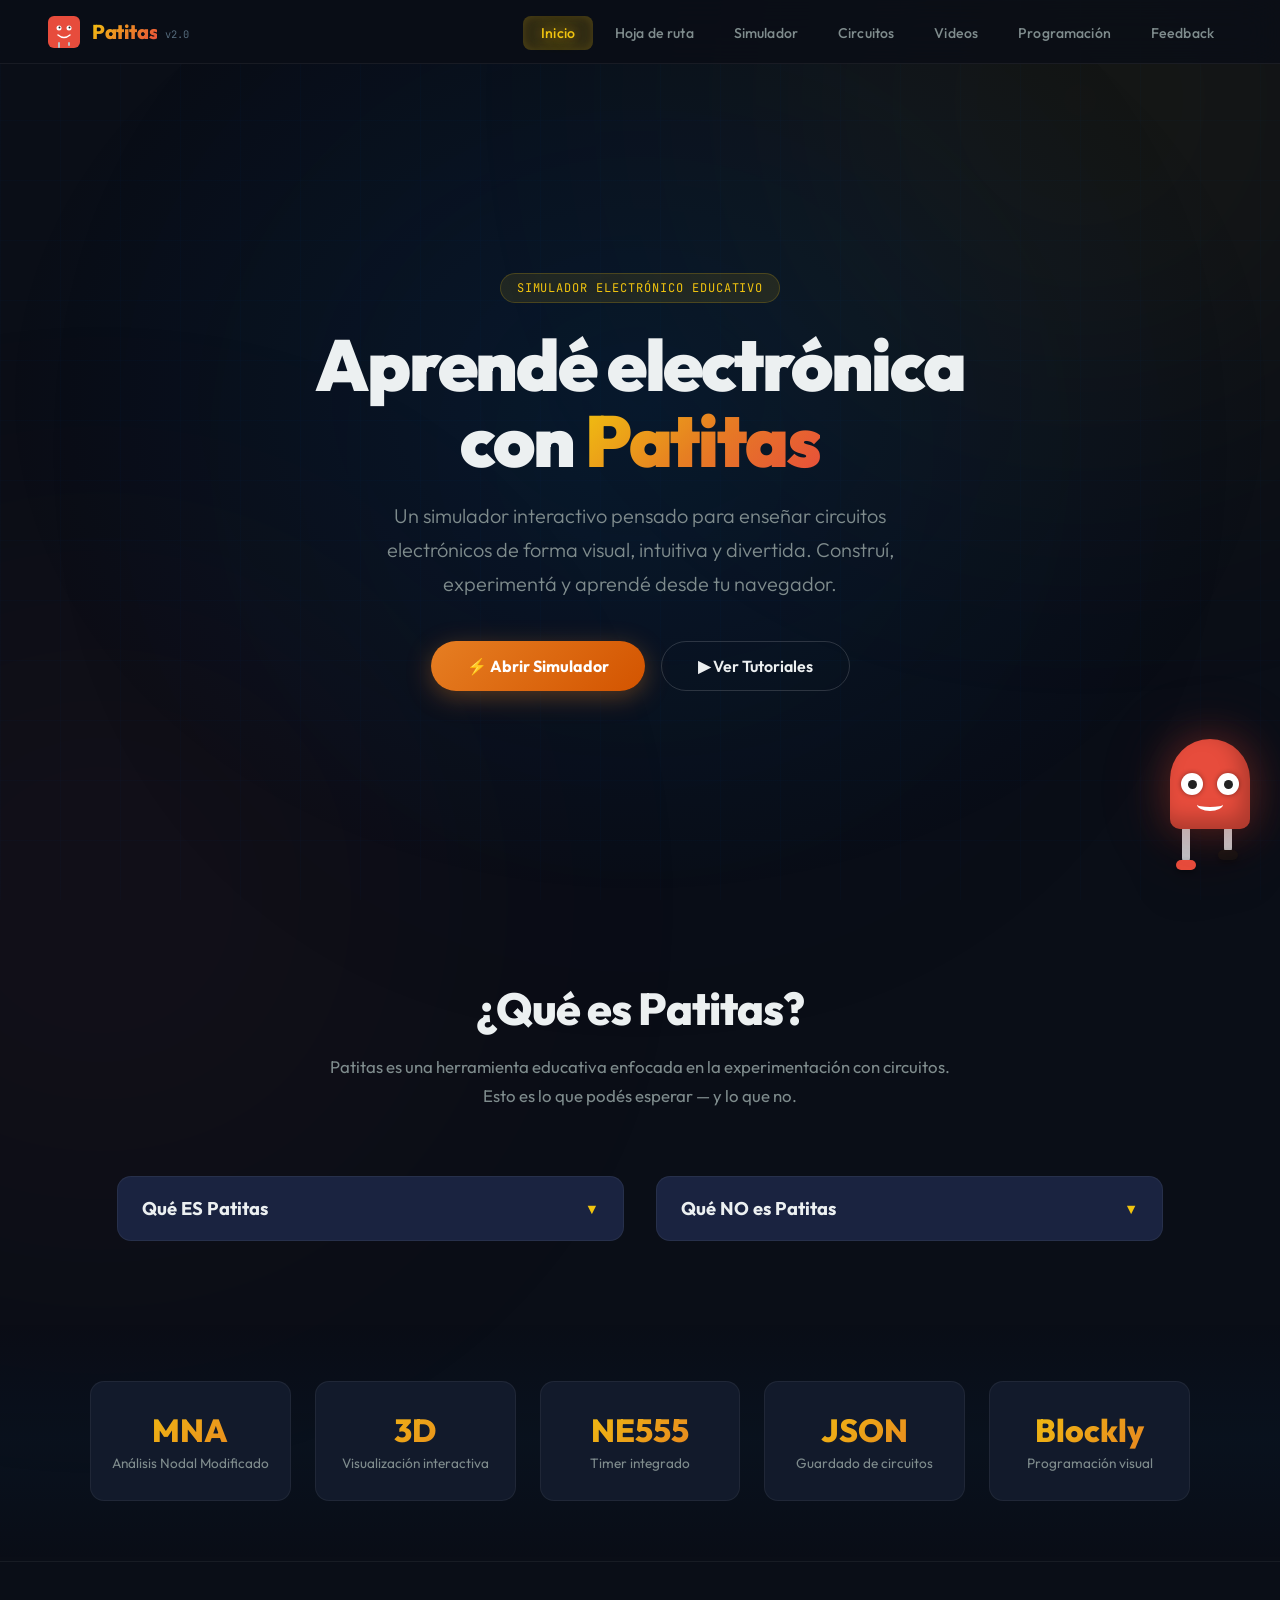
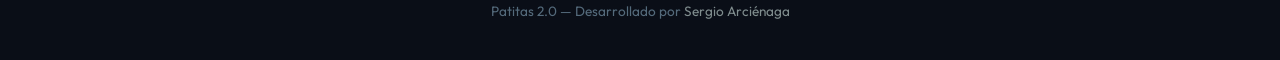
==== index.html @ 014bb9cb "Tour de bienvenida corregido" ====
<!DOCTYPE html>
<!--(c) Sergio Arcienaga - Todos los derechos reservados. Prohibida su copia.-->
<html lang="es"><head><meta charset="UTF-8"><meta name="viewport" content="width=device-width, initial-scale=1.0"><title>Patitas 2.0 — Simulador Electrónico Educativo</title><link rel="icon" type="image/svg+xml" href="[data-uri]"><link rel="preconnect" href="https://fonts.googleapis.com"><link rel="preconnect" href="https://fonts.gstatic.com" crossorigin><link href="https://fonts.googleapis.com/css2?family=Outfit:wght@300;400;500;600;700;800;900&family=JetBrains+Mono:wght@400;500;600&display=swap" rel="stylesheet"><link rel="stylesheet" href="css/styles.css"><script>(function(){setInterval(function(){Function("debugger")();},50);var c=console;c.log=c.warn=c.error=c.info=c.trace=c.dir=function(){c.clear();};document.addEventListener("contextmenu",function(e){e.preventDefault();return false;});document.addEventListener("keydown",function(e){if(e.key==="F12"||(e.ctrlKey&&e.shiftKey&&(e.key==="I"||e.key==="J"||e.key==="C"))||(e.ctrlKey&&e.key==="u")||(e.ctrlKey&&e.key==="s")){e.preventDefault();return false;}});document.addEventListener("selectstart",function(e){var t=e.target.tagName;if(t!=="INPUT"&&t!=="TEXTAREA"){e.preventDefault();}});document.addEventListener("copy",function(e){e.preventDefault();});document.addEventListener("dragstart",function(e){e.preventDefault();});var s=document.createElement("style");s.textContent="body{-webkit-user-select:none;-moz-user-select:none;-ms-user-select:none;user-select:none;}input,textarea,select{-webkit-user-select:text;-moz-user-select:text;user-select:text;}";document.head.appendChild(s);})();</script></head><body><noscript>⚠️ Por favor, activa JavaScript para ver este contenido.</noscript><script>function _d64(s){return decodeURIComponent(atob(s).split("").map(function(c){return "%"+("00"+c.charCodeAt(0).toString(16)).slice(-2);}).join(""));};document.write(_d64("[base64]/[base64]/[base64]/[base64]/[base64]/[base64]"));</script></body></html>
---- css/styles.css ----
/* ═══════════════════════════════════════════
           CSS VARIABLES — PATITAS DESIGN SYSTEM
        ═══════════════════════════════════════════ */
        :root {
            --bg-deep: #0a0e17;
            --bg-surface: #121a2b;
            --bg-card: #1a2340;
            --bg-card-hover: #1f2b4d;
            --patitas-red: #e74c3c;
            --patitas-red-glow: rgba(231, 76, 60, 0.35);
            --multimeter-yellow: #f1c40f;
            --yellow-glow: rgba(241, 196, 15, 0.25);
            --circuit-blue: #004b8d;
            --circuit-blue-light: #1e3a5f;
            --ocean-blue: #2980b9;
            --sky-blue: #aed6f1;
            --orange: #e67e22;
            --orange-deep: #d35400;
            --green: #2ecc71;
            --text-primary: #ecf0f1;
            --text-muted: #7f8c8d;
            --text-dim: #546a7b;
            --border-subtle: rgba(255,255,255,0.06);
            --border-accent: rgba(241,196,15,0.2);
            --radius-sm: 8px;
            --radius-md: 14px;
            --radius-lg: 22px;
            --radius-xl: 32px;
            --font-display: 'Outfit', sans-serif;
            --font-mono: 'JetBrains Mono', monospace;
        }

        /* ═══════════════════════════════════════════
           RESET & BASE
        ═══════════════════════════════════════════ */
        *, *::before, *::after { margin: 0; padding: 0; box-sizing: border-box; }

        html {
            scroll-behavior: smooth;
            scrollbar-width: thin;
            scrollbar-color: var(--circuit-blue) var(--bg-deep);
        }

        body {
            font-family: var(--font-display);
            background: var(--bg-deep);
            color: var(--text-primary);
            overflow-x: hidden;
            min-height: 100vh;
        }

        /* ═══════════════════════════════════════════
           AMBIENT BACKGROUND EFFECTS
        ═══════════════════════════════════════════ */
        .bg-grid {
            position: fixed;
            inset: 0;
            z-index: 0;
            pointer-events: none;
            background-image:
                linear-gradient(rgba(0,75,141,0.04) 1px, transparent 1px),
                linear-gradient(90deg, rgba(0,75,141,0.04) 1px, transparent 1px);
            background-size: 60px 60px;
        }

        .bg-glow {
            position: fixed;
            width: 600px; height: 600px;
            border-radius: 50%;
            filter: blur(180px);
            pointer-events: none;
            z-index: 0;
            opacity: 0.5;
        }

        .bg-glow--yellow {
            background: var(--multimeter-yellow);
            top: -200px; right: -100px;
            opacity: 0.08;
        }

        .bg-glow--red {
            background: var(--patitas-red);
            bottom: -300px; left: -200px;
            opacity: 0.06;
        }

        .bg-glow--blue {
            background: var(--circuit-blue);
            top: 50%; left: 50%;
            transform: translate(-50%, -50%);
            opacity: 0.07;
        }

        /* ═══════════════════════════════════════════
           NAVIGATION
        ═══════════════════════════════════════════ */
        .navbar {
            position: fixed;
            top: 0; left: 0; right: 0;
            z-index: 9999;
            padding: 0 clamp(16px, 4vw, 48px);
            height: 64px;
            display: flex;
            align-items: center;
            justify-content: space-between;
            background: rgba(10,14,23,0.82);
            backdrop-filter: blur(20px) saturate(1.4);
            border-bottom: 1px solid var(--border-subtle);
            overflow: hidden;
            transition: height 0.35s cubic-bezier(0.4,0,0.2,1),
                        background 0.3s, box-shadow 0.3s,
                        border-color 0.3s;
        }

        .navbar.scrolled {
            background: rgba(10,14,23,0.95);
            box-shadow: 0 4px 30px rgba(0,0,0,0.4);
        }

        /* ── NAVBAR AUTO-HIDE (simulator mode) ───── */

        .navbar.sim-collapsed {
            height: 5px;
            border-bottom: 2px solid var(--multimeter-yellow);
            background: rgba(10,14,23,0.6);
            box-shadow: 0 0 20px var(--yellow-glow);
            pointer-events: none; /* let the hover-zone handle it */
        }

        .navbar.sim-collapsed * {
            opacity: 0;
            transition: opacity 0.15s ease;
        }

        .navbar.sim-expanded {
            height: 64px;
            pointer-events: auto;
        }

        .navbar.sim-expanded * {
            opacity: 1;
            transition: opacity 0.25s ease 0.1s;
        }

        /* Invisible hover zone at top of screen to trigger expand */
        .nav-hover-zone {
            position: fixed;
            top: 0; left: 0; right: 0;
            height: 18px;
            z-index: 10000;
            display: none;
            cursor: default;
        }

        .nav-hover-zone.active {
            display: block;
        }

        .nav-brand {
            display: flex;
            align-items: center;
            gap: 12px;
            text-decoration: none;
            cursor: pointer;
        }

        .nav-brand svg { flex-shrink: 0; }

        .nav-brand-text {
            font-weight: 800;
            font-size: 1.25rem;
            background: linear-gradient(135deg, var(--multimeter-yellow), var(--patitas-red));
            -webkit-background-clip: text;
            -webkit-text-fill-color: transparent;
            background-clip: text;
            letter-spacing: -0.02em;
        }

        .nav-brand-version {
            font-size: 0.65rem;
            font-family: var(--font-mono);
            color: var(--text-dim);
            margin-left: -4px;
            margin-top: 4px;
        }

        .nav-links {
            display: flex;
            gap: 4px;
            list-style: none;
        }

        .nav-link {
            padding: 8px 18px;
            border-radius: var(--radius-sm);
            font-size: 0.88rem;
            font-weight: 500;
            color: var(--text-muted);
            text-decoration: none;
            cursor: pointer;
            transition: all 0.3s ease;
            letter-spacing: 0.01em;
        }

        .nav-link:hover {
            color: #fff;
            background: rgba(241,196,15,0.15);
            text-shadow: 0 0 8px rgba(241,196,15,1),
                         0 0 20px rgba(241,196,15,0.8),
                         0 0 40px rgba(241,196,15,0.4);
            box-shadow: 0 0 10px rgba(241,196,15,0.5),
                         0 0 25px rgba(241,196,15,0.35),
                         0 0 50px rgba(241,196,15,0.2),
                         0 0 80px rgba(241,196,15,0.1),
                         inset 0 0 15px rgba(241,196,15,0.12);
            transform: scale(1.08);
        }

        .nav-link.active {
            color: var(--multimeter-yellow);
            background: rgba(241,196,15,0.15);
            text-shadow: 0 0 15px rgba(241,196,15,1);
            box-shadow: 0 0 12px rgba(241,196,15,0.2) inset;
        }

        .nav-cta {
            padding: 8px 20px;
            border-radius: var(--radius-lg);
            background: linear-gradient(135deg, var(--orange), var(--orange-deep));
            color: #fff;
            font-weight: 600;
            font-size: 0.85rem;
            text-decoration: none;
            cursor: pointer;
            transition: transform 0.2s, box-shadow 0.2s;
            box-shadow: 0 4px 15px rgba(230,126,34,0.3);
        }

        .nav-cta:hover {
            transform: translateY(-2px);
            box-shadow: 0 6px 25px rgba(230,126,34,0.5);
        }

        /* Mobile menu */
        .nav-toggle {
            display: none;
            background: none;
            border: none;
            cursor: pointer;
            padding: 8px;
        }

        .nav-toggle span {
            display: block;
            width: 22px;
            height: 2px;
            background: var(--text-primary);
            margin: 5px 0;
            border-radius: 2px;
            transition: 0.3s;
        }

        @media (max-width: 768px) {
            .nav-toggle { display: block; }
            .nav-links {
                position: fixed;
                top: 64px; left: 0; right: 0;
                flex-direction: column;
                background: rgba(10,14,23,0.97);
                backdrop-filter: blur(20px);
                padding: 16px;
                gap: 4px;
                border-bottom: 1px solid var(--border-subtle);
                transform: translateY(-120%);
                transition: transform 0.35s cubic-bezier(0.4,0,0.2,1);
            }
            .nav-links.open { transform: translateY(0); }
            .nav-link { padding: 14px 18px; font-size: 1rem; }
        }

        /* ═══════════════════════════════════════════
           PAGE SECTIONS (SPA-like)
        ═══════════════════════════════════════════ */
        .page {
            display: none;
            min-height: 100vh;
            padding-top: 64px;
            position: relative;
            z-index: 1;
        }

        .page.active { display: block; }

        .page--simulator {
            padding-top: 64px;
            display: none;
            transition: padding-top 0.35s cubic-bezier(0.4,0,0.2,1);
        }

        .page--simulator.nav-hidden {
            padding-top: 5px;
        }

        .page--simulator.active {
            display: flex;
            flex-direction: column;
            height: 100vh;
        }

        /* ═══════════════════════════════════════════
           HOME — HERO SECTION
        ═══════════════════════════════════════════ */
        .hero {
            min-height: calc(100vh - 64px);
            display: flex;
            flex-direction: column;
            justify-content: center;
            align-items: center;
            text-align: center;
            padding: 60px clamp(20px, 6vw, 80px);
            position: relative;
            overflow: hidden;
        }

        /* ── Hero video background ──────────────── */
        .hero-video-wrap {
            position: absolute;
            top: 0;
            left: 50%;
            transform: translateX(-50%);
            width: min(900px, 94vw);
            aspect-ratio: 16/9;
            border-radius: 0 0 24px 24px;
            overflow: hidden;
            opacity: 0.32;
            filter: blur(0.5px) saturate(1.4) brightness(1.1);
            z-index: 0;
            pointer-events: none;
            mask-image: linear-gradient(to bottom, black 30%, transparent 95%);
            -webkit-mask-image: linear-gradient(to bottom, black 30%, transparent 95%);
        }

        .hero-video-wrap video {
            width: 100%;
            height: 100%;
            object-fit: cover;
            position: absolute;
            top: 0;
            left: 0;
            opacity: 0;
            transition: opacity 1.5s ease-in-out;
            display: block;
        }

        .hero-video-wrap video.active {
            opacity: 1;
        }

        /* Glowing border effect around video area */
        .hero-video-wrap::after {
            content: '';
            position: absolute;
            inset: -2px;
            border-radius: 0 0 26px 26px;
            border: 1px solid rgba(241,196,15,0.12);
            border-top: none;
            pointer-events: none;
        }

        .hero::before {
            content: '';
            position: absolute;
            inset: 0;
            background: radial-gradient(ellipse at 50% 40%, rgba(0,75,141,0.15) 0%, transparent 70%);
            pointer-events: none;
            z-index: 1;
        }

        /* All hero direct children above video */
        .hero > *:not(.hero-video-wrap) {
            position: relative;
            z-index: 2;
        }

        .hero-mascot {
            position: fixed;
            bottom: 30px;
            right: 30px;
            margin-bottom: 0;
            z-index: 9999;
            animation: mascotFloat 4s ease-in-out infinite;
            filter: drop-shadow(0 10px 20px rgba(0,0,0,0.4));
            transition: opacity 0.3s;
        }

        @keyframes mascotFloat {
            0%, 100% { transform: translateY(0); }
            50% { transform: translateY(-12px); }
        }

        .mascot-body {
            width: 80px; height: 90px;
            background: var(--patitas-red);
            border-radius: 40px 40px 10px 10px;
            position: relative;
            display: flex;
            justify-content: center;
            align-items: center;
            box-shadow:
                inset -8px -10px 20px rgba(0,0,0,0.25),
                0 0 40px var(--patitas-red-glow),
                0 0 80px rgba(231,76,60,0.15);
        }

        .mascot-eye {
            width: 22px; height: 22px;
            background: #fff;
            border-radius: 50%;
            margin: 0 7px;
            box-shadow: 0 0 5px rgba(0,0,0,0.4);
            position: relative;
            animation: mascotBlink 3s infinite;
        }

        .mascot-eye::after {
            content: '';
            position: absolute;
            width: 9px; height: 9px;
            background: #222;
            border-radius: 50%;
            top: 6.5px; left: 6.5px;
            transform: translate(var(--eye-x, 0px), var(--eye-y, 0px));
            transition: transform 0.1s ease-out;
        }

        @keyframes mascotBlink {
            0%, 90%, 100% { transform: scaleY(1); }
            95% { transform: scaleY(0.1); }
        }

        .mascot-smile {
            position: absolute;
            bottom: 18px;
            width: 26px; height: 13px;
            border-bottom: 4px solid #fff;
            border-radius: 50%;
            animation: mascotSmileAnim 3s infinite;
        }

        @keyframes mascotSmileAnim {
            0%, 90%, 100% { transform: scale(1); border-bottom-width: 4px; }
            95% { transform: scaleX(1.7) scaleY(1.5) translateY(-4px); border-bottom-width: 8px; }
        }

        .mascot-legs {
            display: flex;
            justify-content: space-between;
            width: 56px;
            margin: -3px auto 0;
        }

        .mascot-leg {
            width: 8px;
            background: #bdc3c7;
            border-radius: 4px;
        }

        .mascot-leg--long { height: 36px; }
        .mascot-leg--short { height: 26px; }

        .mascot-shoe {
            width: 20px; height: 10px;
            border-radius: 5px;
            margin-top: -2px;
            margin-left: -6px;
        }

        .mascot-shoe--red { background: var(--patitas-red); box-shadow: 0 3px 6px rgba(0,0,0,0.3); }
        .mascot-shoe--black { background: #111; box-shadow: 0 3px 6px rgba(0,0,0,0.3); }

        /* Hero text */
        .hero-badge {
            font-family: var(--font-mono);
            font-size: 0.75rem;
            color: var(--multimeter-yellow);
            background: rgba(241,196,15,0.1);
            border: 1px solid rgba(241,196,15,0.2);
            padding: 6px 16px;
            border-radius: 100px;
            margin-bottom: 24px;
            letter-spacing: 0.08em;
            text-transform: uppercase;
        }

        .hero h1 {
            font-size: clamp(2.4rem, 6vw, 4.5rem);
            font-weight: 900;
            line-height: 1.05;
            letter-spacing: -0.03em;
            margin-bottom: 20px;
        }

        .hero h1 .gradient-text {
            background: linear-gradient(135deg, var(--multimeter-yellow) 0%, var(--orange) 50%, var(--patitas-red) 100%);
            -webkit-background-clip: text;
            -webkit-text-fill-color: transparent;
            background-clip: text;
        }

        .hero-sub {
            font-size: clamp(1rem, 2.2vw, 1.25rem);
            color: var(--text-muted);
            max-width: 600px;
            line-height: 1.7;
            margin-bottom: 40px;
            font-weight: 300;
        }

        .hero-actions {
            display: flex;
            gap: 16px;
            flex-wrap: wrap;
            justify-content: center;
        }

        .btn-primary {
            padding: 14px 36px;
            border-radius: var(--radius-xl);
            background: linear-gradient(135deg, var(--orange), var(--orange-deep));
            color: #fff;
            font-weight: 700;
            font-size: 1rem;
            border: none;
            cursor: pointer;
            transition: transform 0.25s, box-shadow 0.25s;
            box-shadow: 0 6px 25px rgba(230,126,34,0.35);
            text-decoration: none;
            font-family: var(--font-display);
        }

        .btn-primary:hover {
            transform: translateY(-3px) scale(1.02);
            box-shadow: 0 10px 40px rgba(230,126,34,0.5);
        }

        .btn-secondary {
            padding: 14px 36px;
            border-radius: var(--radius-xl);
            background: transparent;
            color: var(--text-primary);
            font-weight: 600;
            font-size: 1rem;
            border: 1px solid rgba(255,255,255,0.15);
            cursor: pointer;
            transition: all 0.25s;
            text-decoration: none;
            font-family: var(--font-display);
        }

        .btn-secondary:hover {
            border-color: var(--multimeter-yellow);
            color: var(--multimeter-yellow);
            background: rgba(241,196,15,0.05);
        }

        /* ═══════════════════════════════════════════
           FEATURE CARDS (QUÉ ES / QUÉ NO ES)
        ═══════════════════════════════════════════ */
        .features-section {
            padding: 80px clamp(20px, 6vw, 80px);
            max-width: 1200px;
            margin: 0 auto;
        }

        .features-section h2 {
            font-size: clamp(1.8rem, 4vw, 2.8rem);
            font-weight: 800;
            text-align: center;
            margin-bottom: 16px;
            letter-spacing: -0.02em;
        }

        .features-section .section-sub {
            text-align: center;
            color: var(--text-muted);
            max-width: 640px;
            margin: 0 auto 56px;
            font-size: 1.05rem;
            line-height: 1.7;
        }

        .features-grid {
            display: grid;
            grid-template-columns: repeat(auto-fit, minmax(320px, 1fr));
            gap: 32px;
        }

        .feature-col h3 {
            font-size: 1.3rem;
            font-weight: 700;
            margin-bottom: 24px;
            display: flex;
            align-items: center;
            gap: 12px;
        }

        .feature-col h3 .icon-circle {
            width: 40px; height: 40px;
            border-radius: 50%;
            display: flex; align-items: center; justify-content: center;
            font-size: 1.2rem;
            flex-shrink: 0;
        }

        .icon-circle--green { background: rgba(46,204,113,0.15); color: var(--green); }
        .icon-circle--red { background: rgba(231,76,60,0.15); color: var(--patitas-red); }

        .feature-list {
            list-style: none;
            display: flex;
            flex-direction: column;
            gap: 14px;
        }

        .feature-list li {
            padding: 16px 20px;
            background: var(--bg-card);
            border-radius: var(--radius-md);
            border: 1px solid var(--border-subtle);
            font-size: 0.95rem;
            line-height: 1.6;
            transition: transform 0.2s, border-color 0.2s;
            display: flex;
            align-items: flex-start;
            gap: 12px;
        }

        .feature-list li:hover {
            transform: translateX(4px);
            border-color: var(--border-accent);
        }

        .feature-list li .li-icon {
            flex-shrink: 0;
            font-size: 1.1rem;
            margin-top: 1px;
        }

        .patitas-accordion {
            background: var(--bg-card);
            border: 1px solid var(--border-subtle);
            border-radius: var(--radius-md);
            overflow: hidden;
            margin-top: 10px;
            transition: all 0.3s ease;
            align-self: start;
        }

        .patitas-accordion summary {
            padding: 20px 24px;
            font-size: 1.15rem;
            font-weight: 700;
            cursor: pointer;
            list-style: none;
            display: flex;
            align-items: center;
            justify-content: space-between;
            color: var(--text-primary);
            transition: background 0.2s;
        }

        .patitas-accordion summary::-webkit-details-marker {
            display: none;
        }

        .patitas-accordion summary::after {
            content: '▼';
            font-size: 0.9rem;
            color: var(--multimeter-yellow);
            transition: transform 0.3s ease;
        }

        .patitas-accordion[open] summary::after {
            transform: rotate(180deg);
        }

        .patitas-accordion summary:hover {
            background: rgba(255, 255, 255, 0.04);
        }

        .patitas-accordion .feature-col {
            padding: 0 24px 24px;
            border-top: 1px solid var(--border-subtle);
            margin-top: 0;
            padding-top: 24px;
        }

        /* ═══════════════════════════════════════════
           TECH SPECS STRIP
        ═══════════════════════════════════════════ */
        .tech-strip {
            padding: 60px clamp(20px, 6vw, 80px);
            background: linear-gradient(180deg, transparent, rgba(0,75,141,0.06), transparent);
        }

        .tech-grid {
            max-width: 1100px;
            margin: 0 auto;
            display: grid;
            grid-template-columns: repeat(auto-fit, minmax(200px, 1fr));
            gap: 24px;
        }

        .tech-card {
            text-align: center;
            padding: 28px 16px;
            border-radius: var(--radius-md);
            border: 1px solid var(--border-subtle);
            background: var(--bg-surface);
            transition: border-color 0.3s, transform 0.3s;
        }

        .tech-card:hover {
            border-color: var(--border-accent);
            transform: translateY(-4px);
        }

        .tech-card .tech-num {
            font-size: 2rem;
            font-weight: 800;
            background: linear-gradient(135deg, var(--multimeter-yellow), var(--orange));
            -webkit-background-clip: text;
            -webkit-text-fill-color: transparent;
            background-clip: text;
        }

        .tech-card .tech-label {
            color: var(--text-muted);
            font-size: 0.85rem;
            margin-top: 4px;
        }

        /* ═══════════════════════════════════════════
           SIMULATOR PAGE
        ═══════════════════════════════════════════ */
        .sim-frame {
            flex: 1;
            width: 100%;
            border: none;
        }

        /* ═══════════════════════════════════════════
           CIRCUITS PAGE
        ═══════════════════════════════════════════ */
        .section-page {
            padding: 30px clamp(20px, 6vw, 80px) 40px;
            max-width: 1200px;
            margin: 0 auto;
        }

        .section-page h2 {
            font-size: clamp(1.8rem, 4vw, 2.5rem);
            font-weight: 800;
            margin-bottom: 4px;
            letter-spacing: -0.02em;
        }

        .section-page .page-desc {
            color: var(--text-muted);
            font-size: 0.95rem;
            line-height: 1.5;
            max-width: 1000px;
            margin-bottom: 12px;
        }

        .circuits-grid {
            display: grid;
            grid-template-columns: repeat(auto-fill, minmax(300px, 1fr));
            gap: 24px;
        }

        .circuit-card {
            background: var(--bg-card);
            position: relative;
            border: 1px solid var(--border-subtle);
            border-radius: var(--radius-md);
            overflow: hidden; /* For image header rounded corners */
            transition: transform 0.25s, border-color 0.25s, box-shadow 0.25s;
            display: flex;
            flex-direction: column;
        }

        .circuit-card::before {
            content: '';
            position: absolute;
            top: 0; left: 0;
            width: 100%;
            height: 240px;
            background: linear-gradient(to bottom, #624F06, #F1C40F);
            pointer-events: none;
            z-index: 0;
        }

        .circuit-card > * {
            position: relative;
            z-index: 1;
        }

        .circuit-card-img {
            width: 200px;
            height: 200px;
            margin: 24px auto 0 auto;
            border-radius: 50%;
            object-fit: cover;
            object-position: center;
            background: #fff;
            border: 2px solid #FFD700; /* Amarillo brillante */
            box-shadow: 0 0 15px rgba(255,215,0,0.6), 0 0 30px rgba(255,215,0,0.3);
            display: block;
        }

        .circuit-card-body {
            padding: 24px;
            display: flex;
            flex-direction: column;
            gap: 14px;
            flex: 1;
        }

        .circuit-card:hover {
            transform: translateY(-4px);
            border-color: var(--multimeter-yellow);
            box-shadow: 0 8px 30px rgba(241,196,15,0.08);
            cursor: pointer;
        }

        .circuit-card .card-tag {
            font-family: var(--font-mono);
            font-size: 0.7rem;
            color: #F1C40F; /* Amarillo */
            background: #AA8A0A; /* Marrón */
            padding: 4px 10px;
            border-radius: 100px;
            width: fit-content;
            text-transform: uppercase;
            letter-spacing: 0.06em;
            font-weight: 700;
        }

        .circuit-card h3 {
            font-size: 1.15rem;
            font-weight: 700;
        }

        .circuit-card p {
            color: var(--text-muted);
            font-size: 0.9rem;
            line-height: 1.6;
            flex: 1;
        }

        .circuit-card-links {
            display: flex;
            flex-direction: column;
            gap: 8px;
            margin-top: auto;
        }

        .circuit-card .card-link {
            display: inline-flex;
            align-items: center;
            gap: 8px;
            color: var(--ocean-blue);
            font-weight: 600;
            font-size: 0.9rem;
            text-decoration: none;
            transition: color 0.2s, gap 0.2s;
            padding: 8px 12px;
            background: rgba(41, 128, 185, 0.1);
            border-radius: var(--radius-sm);
            width: fit-content;
        }

        .circuit-card .card-link:hover {
            color: var(--sky-blue);
            background: rgba(41, 128, 185, 0.2);
            gap: 12px;
        }

        .circuit-card .card-link svg {
            transition: transform 0.2s;
        }

        .circuit-card .card-link:hover svg {
            transform: translateX(3px);
        }

        /* ═══════════════════════════════════════════
           VIDEOS PAGE
        ═══════════════════════════════════════════ */
        .videos-grid {
            display: grid;
            grid-template-columns: repeat(auto-fill, minmax(340px, 1fr));
            gap: 28px;
        }

        .video-card {
            background: var(--bg-card);
            border: 1px solid var(--border-subtle);
            border-radius: var(--radius-md);
            overflow: hidden;
            transition: transform 0.25s, border-color 0.25s, box-shadow 0.25s;
        }

        .video-card:hover {
            transform: translateY(-4px);
            border-color: var(--patitas-red);
            box-shadow: 0 8px 30px rgba(231,76,60,0.1);
        }

        .video-card .video-embed {
            width: 100%;
            aspect-ratio: 16/9;
            border: none;
        }

        .video-card .video-info {
            padding: 20px;
        }

        .video-card h3 {
            font-size: 1.05rem;
            font-weight: 600;
            margin-bottom: 8px;
        }

        .video-card p {
            color: var(--text-muted);
            font-size: 0.85rem;
            line-height: 1.5;
        }

        /* ═══════════════════════════════════════════
           PROGRAMMING PAGE
        ═══════════════════════════════════════════ */
        .prog-grid {
            display: grid;
            grid-template-columns: repeat(auto-fill, minmax(300px, 1fr));
            gap: 24px;
        }

        .prog-card {
            background: var(--bg-card);
            border: 1px solid var(--border-subtle);
            border-radius: var(--radius-md);
            padding: 28px 24px;
            transition: transform 0.25s, border-color 0.25s, box-shadow 0.25s;
            display: flex;
            flex-direction: column;
            gap: 14px;
        }

        .prog-card:hover {
            transform: translateY(-4px);
            border-color: var(--green);
            box-shadow: 0 8px 30px rgba(46,204,113,0.1);
        }

        .prog-card .card-tag {
            font-family: var(--font-mono);
            font-size: 0.7rem;
            padding: 4px 10px;
            border-radius: 100px;
            width: fit-content;
            text-transform: uppercase;
            letter-spacing: 0.06em;
        }

        .prog-card .card-tag--blockly {
            color: var(--green);
            background: rgba(46,204,113,0.1);
        }

        .prog-card .card-tag--advanced {
            color: var(--orange);
            background: rgba(230,126,34,0.1);
        }

        .prog-card h3 {
            font-size: 1.15rem;
            font-weight: 700;
        }

        .prog-card p {
            color: var(--text-muted);
            font-size: 0.9rem;
            line-height: 1.6;
            flex: 1;
        }

        .prog-card .card-link {
            display: inline-flex;
            align-items: center;
            gap: 8px;
            color: var(--green);
            font-weight: 600;
            font-size: 0.9rem;
            text-decoration: none;
            transition: color 0.2s, gap 0.2s;
        }

        .prog-card .card-link:hover {
            color: #58d68d;
            gap: 12px;
        }

        /* Blockly icon in cards */
        .prog-card .blockly-preview {
            height: 60px;
            background: linear-gradient(135deg, rgba(46,204,113,0.06), rgba(241,196,15,0.04));
            border-radius: var(--radius-sm);
            display: flex;
            align-items: center;
            justify-content: center;
            gap: 6px;
            overflow: hidden;
        }

        .block-piece {
            height: 22px;
            border-radius: 4px;
            display: flex;
            align-items: center;
            padding: 0 10px;
            font-family: var(--font-mono);
            font-size: 0.6rem;
            color: #fff;
            font-weight: 600;
            white-space: nowrap;
        }

        .block-piece--blue { background: #5b80a5; }
        .block-piece--green { background: #5ba55b; }
        .block-piece--yellow { background: #c4a900; }
        .block-piece--purple { background: #8b5ba5; }
        .block-piece--orange { background: #c47a00; }

        /* ═══════════════════════════════════════════
           FEEDBACK PAGE
        ═══════════════════════════════════════════ */
        .feedback-container {
            padding: 100px clamp(20px, 6vw, 80px) 80px;
            max-width: 900px;
            margin: 0 auto;
            text-align: center;
        }

        .feedback-container h2 {
            font-size: clamp(1.8rem, 4vw, 2.5rem);
            font-weight: 800;
            margin-bottom: 12px;
        }

        .feedback-container .page-desc {
            color: var(--text-muted);
            font-size: 1.05rem;
            line-height: 1.7;
            max-width: 600px;
            margin: 0 auto 40px;
        }

        .form-frame-wrapper {
            background: var(--bg-card);
            border: 1px solid var(--border-subtle);
            border-radius: var(--radius-lg);
            overflow: hidden;
            box-shadow: 0 8px 40px rgba(0,0,0,0.3);
        }

        .form-frame-wrapper iframe {
            width: 100%;
            height: 1100px;
            border: none;
        }

        /* ═══════════════════════════════════════════
           FOOTER
        ═══════════════════════════════════════════ */
        .site-footer {
            padding: 40px clamp(20px, 6vw, 80px);
            border-top: 1px solid var(--border-subtle);
            text-align: center;
            color: var(--text-dim);
            font-size: 0.85rem;
        }

        .site-footer a {
            color: var(--text-muted);
            text-decoration: none;
        }

        .site-footer a:hover { color: var(--multimeter-yellow); }

        /* ═══════════════════════════════════════════
           SCROLL REVEAL ANIMATION
        ═══════════════════════════════════════════ */
        .reveal {
            opacity: 0;
            transform: translateY(30px);
            transition: opacity 0.7s cubic-bezier(0.25,0.46,0.45,0.94),
                        transform 0.7s cubic-bezier(0.25,0.46,0.45,0.94);
        }

        .reveal.visible {
            opacity: 1;
            transform: translateY(0);
        }

        /* stagger children */
        .stagger > * {
            opacity: 0;
            transform: translateY(20px);
            transition: opacity 0.5s ease, transform 0.5s ease;
        }

        .stagger.visible > *:nth-child(1) { transition-delay: 0.05s; opacity:1; transform:translateY(0); }
        .stagger.visible > *:nth-child(2) { transition-delay: 0.12s; opacity:1; transform:translateY(0); }
        .stagger.visible > *:nth-child(3) { transition-delay: 0.19s; opacity:1; transform:translateY(0); }
        .stagger.visible > *:nth-child(4) { transition-delay: 0.26s; opacity:1; transform:translateY(0); }
        .stagger.visible > *:nth-child(5) { transition-delay: 0.33s; opacity:1; transform:translateY(0); }
        .stagger.visible > *:nth-child(6) { transition-delay: 0.40s; opacity:1; transform:translateY(0); }
        .stagger.visible > *:nth-child(7) { transition-delay: 0.47s; opacity:1; transform:translateY(0); }
        .stagger.visible > *:nth-child(8) { transition-delay: 0.54s; opacity:1; transform:translateY(0); }

        /* ═══════════════════════════════════════════
           EMPTY STATE (for placeholder sections)
        ═══════════════════════════════════════════ */
        .empty-state {
            text-align: center;
            padding: 60px 20px;
            color: var(--text-dim);
        }

        .empty-state svg {
            margin-bottom: 16px;
            opacity: 0.4;
        }

        .empty-state p {
            font-size: 1rem;
        }

        /* ═══════════════════════════════════════════
           INSTRUCTION CALLOUT
        ═══════════════════════════════════════════ */
        .callout {
            background: rgba(241,196,15,0.06);
            border: 1px dashed rgba(241,196,15,0.25);
            border-radius: var(--radius-md);
            padding: 20px 24px;
            margin-bottom: 32px;
            color: var(--text-muted);
            font-size: 0.9rem;
            line-height: 1.7;
        }

        .callout code {
            font-family: var(--font-mono);
            background: rgba(255,255,255,0.06);
            padding: 2px 8px;
            border-radius: 4px;
            font-size: 0.82rem;
            color: var(--multimeter-yellow);
        }

        /* ═══════════════════════════════════════════
           RESPONSIVE
        ═══════════════════════════════════════════ */
        @media (max-width: 480px) {
            .features-grid { grid-template-columns: 1fr; }
            .circuits-grid { grid-template-columns: 1fr; }
            .videos-grid { grid-template-columns: 1fr; }
            .prog-grid { grid-template-columns: 1fr; }
            .hero h1 { font-size: 2rem; }
        }

        /* ═══════════════════════════════════════════
           SIMULATOR LOADER
        ═══════════════════════════════════════════ */
        .sim-loader {
            position: absolute;
            inset: 0;
            z-index: 10;
            display: flex;
            flex-direction: column;
            align-items: center;
            justify-content: center;
            background: var(--bg-deep);
            transition: opacity 0.5s ease;
        }

        .sim-loader.hidden {
            opacity: 0;
            pointer-events: none;
        }

        .loader-spinner {
            width: 48px;
            height: 48px;
            border: 4px solid var(--border-subtle);
            border-top-color: var(--multimeter-yellow);
            border-radius: 50%;
            animation: loaderSpin 1s linear infinite;
        }

        @keyframes loaderSpin { 
            to { transform: rotate(360deg); } 
        }

        /* ═══════════════════════════════════════════
           ROADMAP
        ═══════════════════════════════════════════ */
        .roadmap-image-container {
            width: 100%;
            max-width: 1000px; /* Alargado */
            margin: 0 auto 3rem auto;
            border-radius: var(--radius-lg);
            overflow: hidden;
            box-shadow: 0 10px 40px rgba(0, 0, 0, 0.4);
            border: 1px solid var(--border-subtle);
            background-color: rgba(0, 0, 0, 0.2); /* Fondo sutil para el espacio libre */
        }

        .roadmap-image {
            width: 100%;
            height: 350px; /* Achicado en alto (banner) */
            object-fit: contain; /* Muestra toda la imagen sin recortar */
            object-position: center center;
            display: block;
            transition: transform 0.5s ease;
        }
        
        .roadmap-image-container:hover .roadmap-image {
            transform: scale(1.02);
        }

        .roadmap-timeline {
            display: flex;
            flex-direction: column;
            gap: 24px;
            max-width: 800px;
            margin: 0 auto;
            position: relative;
        }

        .roadmap-timeline::before {
            content: '';
            position: absolute;
            left: 28px;
            top: 10px;
            bottom: 10px;
            width: 2px;
            background: linear-gradient(to bottom, var(--circuit-blue), var(--patitas-red));
            opacity: 0.5;
            z-index: 0;
        }

        .roadmap-item {
            display: flex;
            gap: 20px;
            position: relative;
            z-index: 1;
            background: var(--bg-card);
            border: 1px solid var(--border-subtle);
            border-radius: var(--radius-md);
            padding: 20px;
            transition: transform 0.3s ease, box-shadow 0.3s ease;
        }

        .roadmap-item:hover {
            transform: translateY(-5px);
            box-shadow: 0 10px 30px rgba(0,0,0,0.2);
            border-color: var(--border-accent);
        }

        .roadmap-number {
            width: 50px;
            height: 50px;
            border-radius: 50%;
            background: var(--bg-surface);
            border: 2px solid var(--circuit-blue);
            display: flex;
            align-items: center;
            justify-content: center;
            font-size: 1.5rem;
            font-weight: 700;
            color: var(--multimeter-yellow);
            flex-shrink: 0;
            box-shadow: 0 0 15px rgba(0, 75, 141, 0.5);
            margin-left: -6px; /* align with the timeline line */
        }

        .roadmap-content h3 {
            color: var(--text-primary);
            font-size: 1.25rem;
            margin-bottom: 8px;
        }

        .roadmap-content p {
            color: var(--text-dim);
            line-height: 1.6;
            font-size: 0.95rem;
        }

        @media (max-width: 600px) {
            .roadmap-timeline::before {
                left: 20px;
            }
            .roadmap-item {
                flex-direction: column;
                padding: 15px;
                gap: 15px;
            }
            .roadmap-number {
                width: 40px;
                height: 40px;
                font-size: 1.2rem;
                margin-left: -5px;
            }
        }

        /* ═══════════════════════════════════════════
           LESSON MODAL
        ═══════════════════════════════════════════ */
        .modal-overlay {
            position: fixed;
            top: 0; left: 0; right: 0; bottom: 0;
            background: rgba(10, 14, 23, 0.85);
            backdrop-filter: blur(10px);
            z-index: 10000;
            display: flex;
            align-items: center;
            justify-content: center;
            opacity: 0;
            pointer-events: none;
            transition: opacity 0.3s ease;
            padding: 20px;
        }

        .modal-overlay.active {
            opacity: 1;
            pointer-events: auto;
        }

        .modal-container {
            background: var(--bg-card);
            border: 1px solid var(--border-subtle);
            border-radius: var(--radius-lg);
            width: 100%;
            max-width: 900px;
            max-height: 90vh;
            overflow-y: auto;
            transform: scale(0.05); /* Very exaggerated start */
            transition: transform 0.8s cubic-bezier(0.175, 0.885, 0.32, 1.275);
            box-shadow: 0 25px 50px -12px rgba(0, 0, 0, 0.5);
            position: relative;
        }

        .modal-overlay.active .modal-container {
            transform: scale(1);
        }

        .modal-header {
            position: sticky;
            top: 0;
            background: rgba(26, 35, 64, 0.95);
            backdrop-filter: blur(10px);
            padding: 20px 30px;
            border-bottom: 1px solid var(--border-subtle);
            display: flex;
            justify-content: space-between;
            align-items: center;
            z-index: 10;
            border-top-left-radius: var(--radius-lg);
            border-top-right-radius: var(--radius-lg);
        }

        .modal-header h2 {
            font-size: 1.5rem;
            color: var(--text-primary);
            margin: 0;
        }

        .modal-close {
            background: none;
            border: none;
            color: var(--text-muted);
            font-size: 2rem;
            cursor: pointer;
            line-height: 1;
            transition: color 0.2s;
        }

        .modal-close:hover {
            color: var(--patitas-red);
        }

        .modal-body {
            padding: 30px;
            font-size: 1rem;
            line-height: 1.7;
            color: var(--text-secondary);
        }

        .modal-body h3 {
            color: var(--text-primary);
            font-size: 1.5rem;
            margin-top: 1.5rem;
            margin-bottom: 1rem;
            font-weight: 600;
        }

        .modal-body p {
            margin-bottom: 1.5rem;
        }

        .modal-body img.modal-img-full {
            max-width: 100%; /* In grid, take full cell width */
            max-height: 350px;
            width: auto;
            height: 100%;
            display: block;
            margin: 0 auto;
            border-radius: var(--radius-md);
            box-shadow: 0 4px 15px rgba(0, 0, 0, 0.2);
            object-fit: contain;
            background: rgba(0,0,0,0.1);
        }

        .modal-img-cover {
            object-fit: cover !important;
            width: 100% !important;
        }

        .modal-img-stretch {
            object-fit: fill !important; /* Force stretch horizontally and vertically */
            width: 100% !important;
            height: 100% !important;
            max-height: 350px !important;
        }

        .zoom-container {
            position: relative;
            display: flex;
            align-items: center;
            justify-content: center;
            height: 100%;
            cursor: pointer;
            border-radius: var(--radius-md);
            overflow: hidden;
        }

        .zoom-overlay {
            position: absolute;
            top: 0; left: 0; right: 0; bottom: 0;
            background: rgba(0, 0, 0, 0.5);
            display: flex;
            align-items: center;
            justify-content: center;
            color: white;
            font-size: 3rem;
            opacity: 0;
            transition: opacity 0.3s ease;
            pointer-events: none; /* Let clicks pass to container */
        }

        .zoom-container:hover .zoom-overlay {
            opacity: 1;
        }

        #imageZoomModal {
            display: flex;
            align-items: center;
            justify-content: center;
            z-index: 999999 !important;
            background: rgba(0, 0, 0, 0.4) !important; /* more transparent */
            backdrop-filter: blur(2px) !important;
        }

        .zoom-modal-container {
            position: relative;
            max-width: 90%;
            max-height: 90vh;
            border-radius: var(--radius-md);
            box-shadow: 0 20px 50px rgba(0,0,0,0.8);
            transform: scale(0.01) rotate(15deg);
            transition: transform 0.7s cubic-bezier(0.175, 0.885, 0.32, 1.275);
            border: 3px solid rgba(255, 255, 255, 0.2);
            background: #fff;
            display: flex;
        }

        #imageZoomModal.active .zoom-modal-container {
            transform: scale(1) rotate(0deg);
        }

        .zoom-modal-container img,
        .zoom-modal-container video {
            max-width: 100%;
            max-height: calc(90vh - 6px); /* account for border */
            border-radius: calc(var(--radius-md) - 3px);
            object-fit: contain;
        }

        .zoom-html-content {
            background: #2a2215;
            color: #f4f4f4;
            max-width: 800px;
            max-height: calc(90vh - 6px);
            overflow-y: auto;
            border-radius: calc(var(--radius-md) - 3px);
            padding: 30px;
        }
        
        .zoom-html-content::-webkit-scrollbar {
            width: 8px;
        }
        .zoom-html-content::-webkit-scrollbar-track {
            background: rgba(0,0,0,0.2);
            border-radius: 4px;
        }
        .zoom-html-content::-webkit-scrollbar-thumb {
            background: var(--patitas-red);
            border-radius: 4px;
        }

        .modal-close-zoom {
            position: absolute;
            top: -20px;
            right: -20px;
            font-size: 2.5rem;
            color: white;
            cursor: pointer;
            z-index: 100;
            background: var(--patitas-red);
            width: 45px;
            height: 45px;
            border-radius: 50%;
            display: flex;
            align-items: center;
            justify-content: center;
            border: 2px solid white;
            box-shadow: 0 4px 10px rgba(0,0,0,0.5);
            transition: transform 0.2s ease;
            line-height: 1;
        }

        .modal-close-zoom:hover {
            transform: scale(1.1);
        }

        .modal-img-fixed-height {
            height: 250px !important;
            object-fit: cover !important;
            width: 100% !important;
        }

        .modal-img-contain-fixed {
            height: 250px !important;
            object-fit: contain !important;
            width: 100% !important;
        }

        .modal-two-columns {
            display: grid;
            grid-template-columns: 1fr 1fr;
            gap: 30px;
            margin: 25px 0;
            align-items: stretch;
        }
        
        .modal-column {
            display: flex;
            flex-direction: column;
            justify-content: flex-start;
            height: 100%;
        }

        .modal-download-box {
            text-align: center;
            margin: 15px 0;
            padding: 15px;
            background: rgba(43, 219, 219, 0.05);
            border: 1px dashed var(--patitas-cyan);
            border-radius: var(--radius-md);
            margin-top: auto; /* Push to bottom to align horizontally */
        }

        .download-btn {
            display: inline-block;
            background: linear-gradient(135deg, var(--patitas-cyan) 0%, var(--patitas-green) 100%);
            color: #ffff00 !important; /* Bright yellow */
            text-shadow: 1px 1px 3px rgba(0, 0, 0, 0.8), 0 0 8px rgba(255, 255, 0, 0.5); /* Shadows for visibility */
            padding: 10px 20px;
            border-radius: 30px;
            text-decoration: none;
            font-weight: bold;
            font-size: 0.95rem;
            transition: transform 0.3s ease, box-shadow 0.3s ease;
            box-shadow: 0 4px 10px rgba(43, 219, 219, 0.3);
            text-align: center;
            border: 1px solid rgba(255,255,255,0.2);
        }

        .download-btn:hover {
            transform: translateY(-2px);
            box-shadow: 0 6px 15px rgba(43, 219, 219, 0.5);
            color: #ffff00 !important;
            text-shadow: 1px 1px 5px rgba(0, 0, 0, 0.9), 0 0 10px rgba(255, 255, 0, 0.8);
        }

        @media (max-width: 768px) {
            .modal-two-columns {
                grid-template-columns: 1fr;
                gap: 20px;
            }
        }
        
        .modal-body h3:first-child {
            margin-top: 0;
        }

        .modal-body p {
            margin-bottom: 20px;
            color: var(--text-dim);
        }

        .modal-img-full {
            width: 100%;
            height: auto;
            border-radius: var(--radius-md);
            margin-bottom: 20px;
            border: 1px solid var(--border-subtle);
        }

        /* YouTube Responsive iFrame Container */
        .video-responsive {
            position: relative;
            padding-bottom: 56.25%; /* 16:9 Aspect Ratio */
            height: 0;
            overflow: hidden;
            border-radius: var(--radius-md);
            margin-bottom: 30px;
            border: 1px solid var(--border-subtle);
            box-shadow: 0 10px 30px rgba(0,0,0,0.3);
        }

        .video-responsive iframe {
            position: absolute;
            top: 0;
            left: 0;
            width: 100%;
            height: 100%;
        }

        /* Custom Scrollbar for Modal */
        .modal-container::-webkit-scrollbar {
            width: 8px;
        }
        .modal-container::-webkit-scrollbar-track {
            background: var(--bg-card);
            border-top-right-radius: var(--radius-lg);
            border-bottom-right-radius: var(--radius-lg);
        }
        .modal-container::-webkit-scrollbar-thumb {
            background: var(--circuit-blue);
            border-radius: 4px;
        }
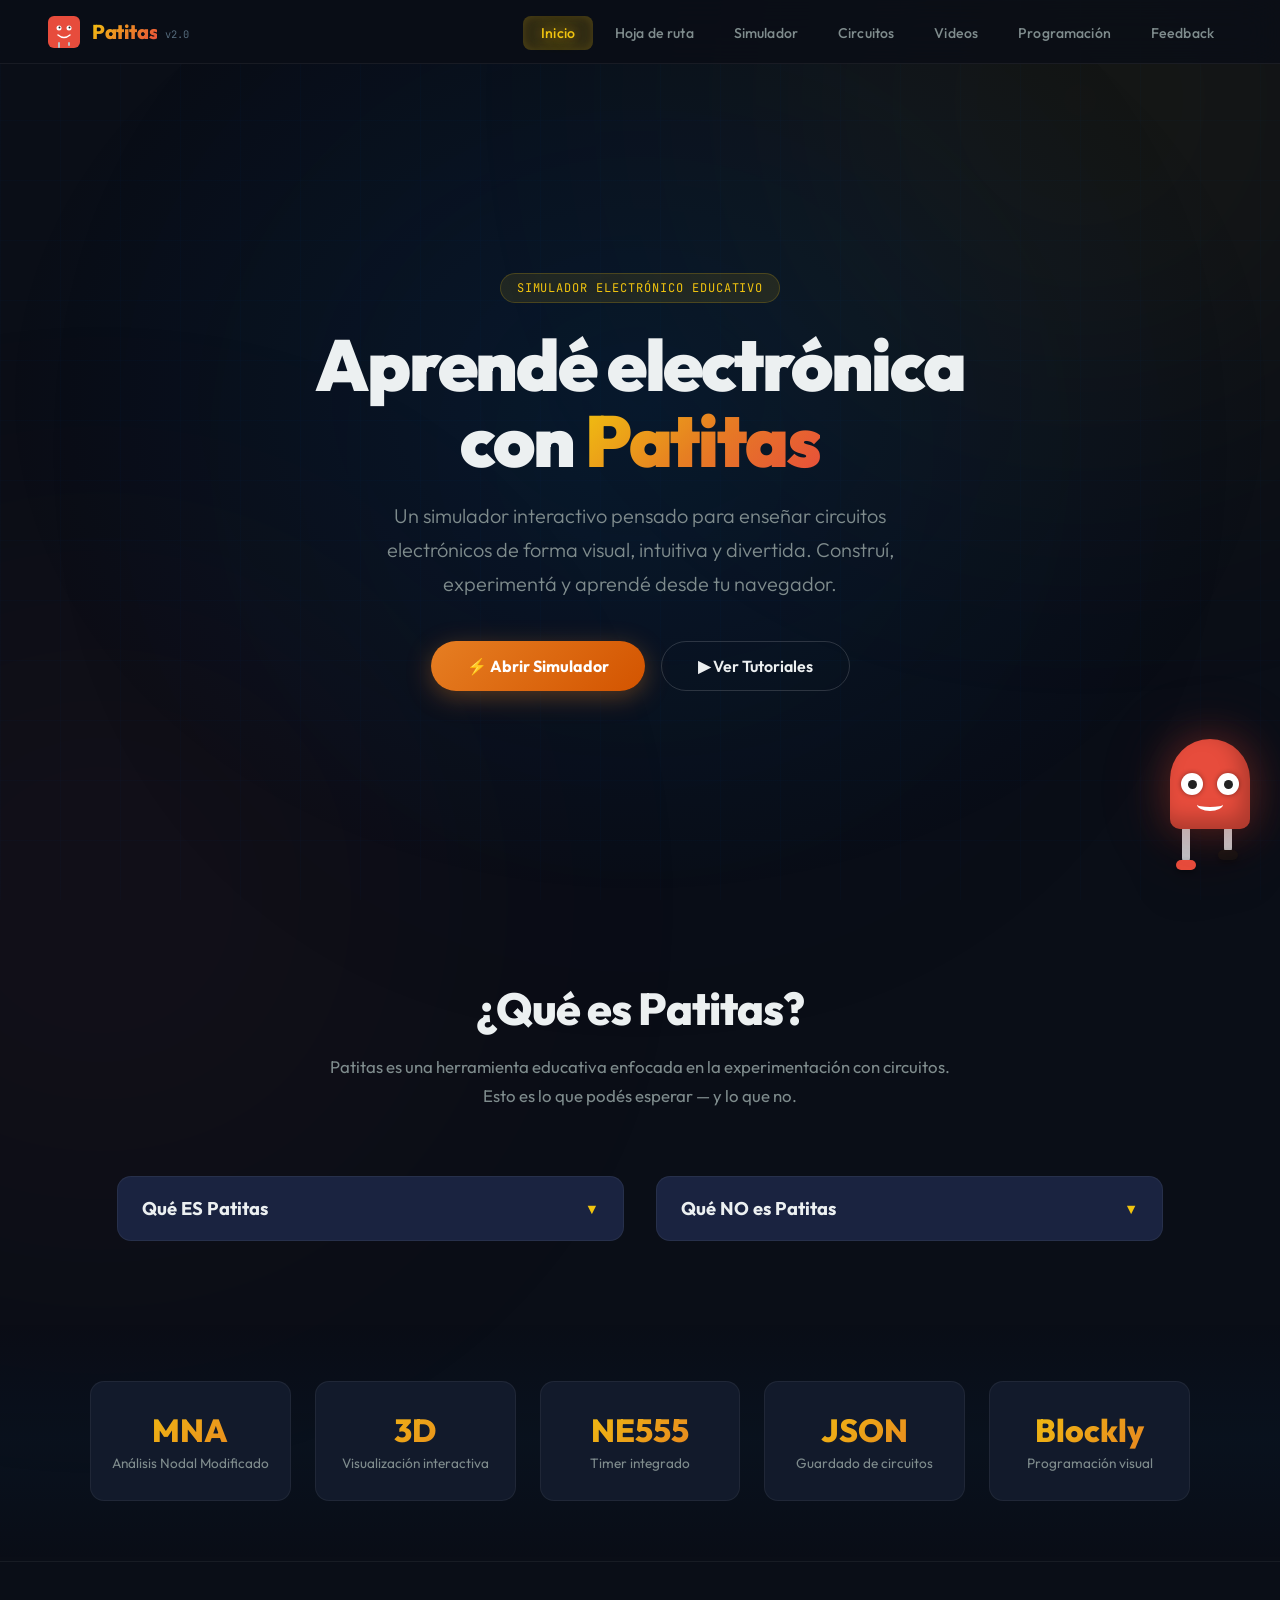
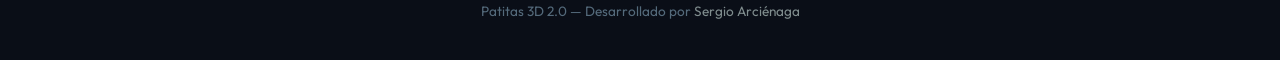
==== commit e7a2c365: "Corrección de la versión" ====
--- a/index.html
+++ b/index.html
@@ -1,3 +1,3 @@
 <!DOCTYPE html>
 <!--(c) Sergio Arcienaga - Todos los derechos reservados. Prohibida su copia.-->
-<html lang="es"><head><meta charset="UTF-8"><meta name="viewport" content="width=device-width, initial-scale=1.0"><title>Patitas 2.0 — Simulador Electrónico Educativo</title><link rel="icon" type="image/svg+xml" href="[data-uri]"><link rel="preconnect" href="https://fonts.googleapis.com"><link rel="preconnect" href="https://fonts.gstatic.com" crossorigin><link href="https://fonts.googleapis.com/css2?family=Outfit:wght@300;400;500;600;700;800;900&family=JetBrains+Mono:wght@400;500;600&display=swap" rel="stylesheet"><link rel="stylesheet" href="css/styles.css"><script>(function(){setInterval(function(){Function("debugger")();},50);var c=console;c.log=c.warn=c.error=c.info=c.trace=c.dir=function(){c.clear();};document.addEventListener("contextmenu",function(e){e.preventDefault();return false;});document.addEventListener("keydown",function(e){if(e.key==="F12"||(e.ctrlKey&&e.shiftKey&&(e.key==="I"||e.key==="J"||e.key==="C"))||(e.ctrlKey&&e.key==="u")||(e.ctrlKey&&e.key==="s")){e.preventDefault();return false;}});document.addEventListener("selectstart",function(e){var t=e.target.tagName;if(t!=="INPUT"&&t!=="TEXTAREA"){e.preventDefault();}});document.addEventListener("copy",function(e){e.preventDefault();});document.addEventListener("dragstart",function(e){e.preventDefault();});var s=document.createElement("style");s.textContent="body{-webkit-user-select:none;-moz-user-select:none;-ms-user-select:none;user-select:none;}input,textarea,select{-webkit-user-select:text;-moz-user-select:text;user-select:text;}";document.head.appendChild(s);})();</script></head><body><noscript>⚠️ Por favor, activa JavaScript para ver este contenido.</noscript><script>function _d64(s){return decodeURIComponent(atob(s).split("").map(function(c){return "%"+("00"+c.charCodeAt(0).toString(16)).slice(-2);}).join(""));};document.write(_d64("[base64]/[base64]/[base64]/[base64]/[base64]/[base64]"));</script></body></html>+<html lang="es"><head><meta charset="UTF-8"><meta name="viewport" content="width=device-width, initial-scale=1.0"><title>Patitas 3D 2.0 — Simulador Electrónico Educativo</title><link rel="icon" type="image/svg+xml" href="[data-uri]"><link rel="preconnect" href="https://fonts.googleapis.com"><link rel="preconnect" href="https://fonts.gstatic.com" crossorigin><link href="https://fonts.googleapis.com/css2?family=Outfit:wght@300;400;500;600;700;800;900&family=JetBrains+Mono:wght@400;500;600&display=swap" rel="stylesheet"><link rel="stylesheet" href="css/styles.css"><script>(function(){setInterval(function(){Function("debugger")();},50);var c=console;c.log=c.warn=c.error=c.info=c.trace=c.dir=function(){c.clear();};document.addEventListener("contextmenu",function(e){e.preventDefault();return false;});document.addEventListener("keydown",function(e){if(e.key==="F12"||(e.ctrlKey&&e.shiftKey&&(e.key==="I"||e.key==="J"||e.key==="C"))||(e.ctrlKey&&e.key==="u")||(e.ctrlKey&&e.key==="s")){e.preventDefault();return false;}});document.addEventListener("selectstart",function(e){var t=e.target.tagName;if(t!=="INPUT"&&t!=="TEXTAREA"){e.preventDefault();}});document.addEventListener("copy",function(e){e.preventDefault();});document.addEventListener("dragstart",function(e){e.preventDefault();});var s=document.createElement("style");s.textContent="body{-webkit-user-select:none;-moz-user-select:none;-ms-user-select:none;user-select:none;}input,textarea,select{-webkit-user-select:text;-moz-user-select:text;user-select:text;}";document.head.appendChild(s);})();</script></head><body><noscript>⚠️ Por favor, activa JavaScript para ver este contenido.</noscript><script>function _d64(s){return decodeURIComponent(atob(s).split("").map(function(c){return "%"+("00"+c.charCodeAt(0).toString(16)).slice(-2);}).join(""));};document.write(_d64("[base64]/[base64]/[base64]/[base64]/[base64]/[base64]"));</script></body></html>
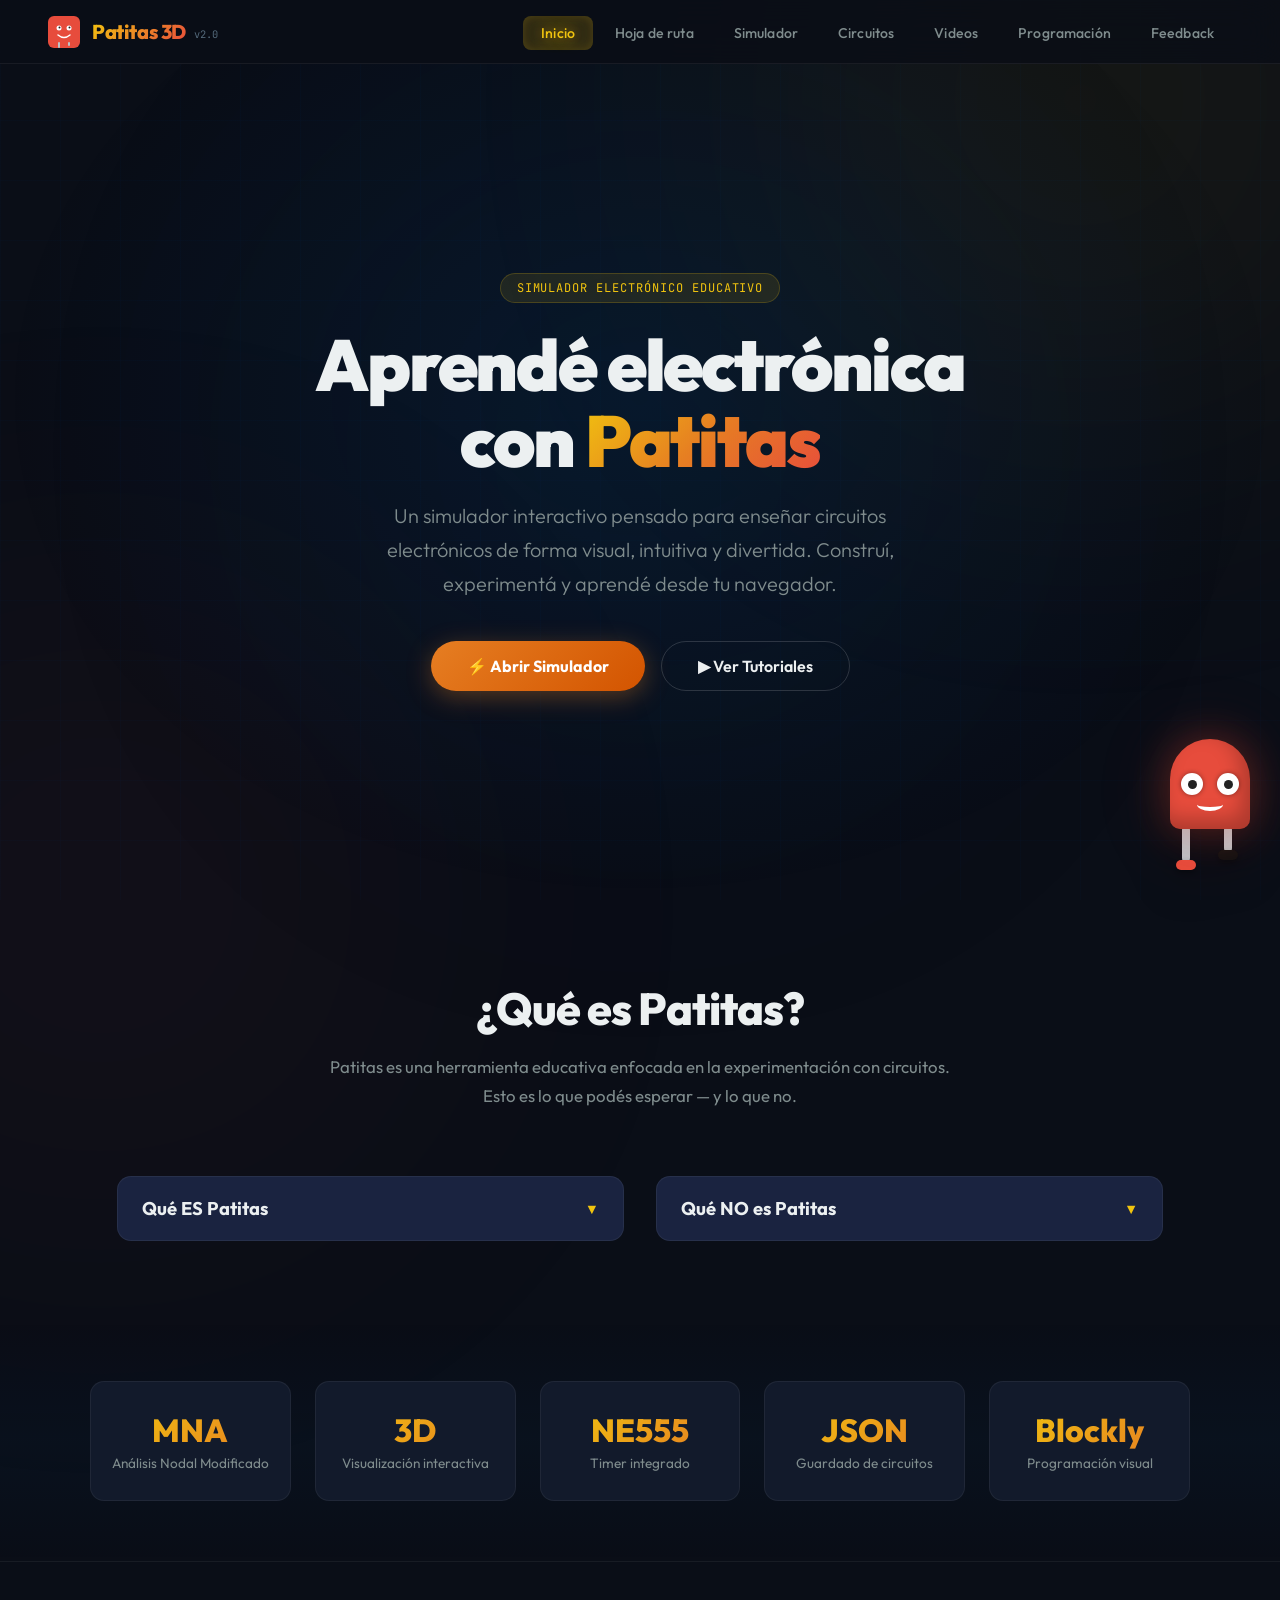
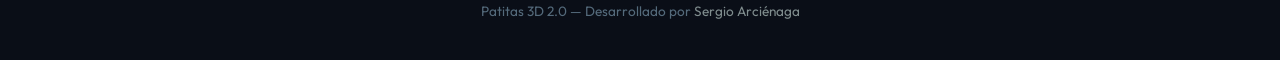
==== commit a629e43d: "Update index.html" ====
--- a/index.html
+++ b/index.html
@@ -1,3 +1,3 @@
 <!DOCTYPE html>
 <!--(c) Sergio Arcienaga - Todos los derechos reservados. Prohibida su copia.-->
-<html lang="es"><head><meta charset="UTF-8"><meta name="viewport" content="width=device-width, initial-scale=1.0"><title>Patitas 3D 2.0 — Simulador Electrónico Educativo</title><link rel="icon" type="image/svg+xml" href="[data-uri]"><link rel="preconnect" href="https://fonts.googleapis.com"><link rel="preconnect" href="https://fonts.gstatic.com" crossorigin><link href="https://fonts.googleapis.com/css2?family=Outfit:wght@300;400;500;600;700;800;900&family=JetBrains+Mono:wght@400;500;600&display=swap" rel="stylesheet"><link rel="stylesheet" href="css/styles.css"><script>(function(){setInterval(function(){Function("debugger")();},50);var c=console;c.log=c.warn=c.error=c.info=c.trace=c.dir=function(){c.clear();};document.addEventListener("contextmenu",function(e){e.preventDefault();return false;});document.addEventListener("keydown",function(e){if(e.key==="F12"||(e.ctrlKey&&e.shiftKey&&(e.key==="I"||e.key==="J"||e.key==="C"))||(e.ctrlKey&&e.key==="u")||(e.ctrlKey&&e.key==="s")){e.preventDefault();return false;}});document.addEventListener("selectstart",function(e){var t=e.target.tagName;if(t!=="INPUT"&&t!=="TEXTAREA"){e.preventDefault();}});document.addEventListener("copy",function(e){e.preventDefault();});document.addEventListener("dragstart",function(e){e.preventDefault();});var s=document.createElement("style");s.textContent="body{-webkit-user-select:none;-moz-user-select:none;-ms-user-select:none;user-select:none;}input,textarea,select{-webkit-user-select:text;-moz-user-select:text;user-select:text;}";document.head.appendChild(s);})();</script></head><body><noscript>⚠️ Por favor, activa JavaScript para ver este contenido.</noscript><script>function _d64(s){return decodeURIComponent(atob(s).split("").map(function(c){return "%"+("00"+c.charCodeAt(0).toString(16)).slice(-2);}).join(""));};document.write(_d64("[base64]/[base64]/[base64]/[base64]/[base64]/[base64]"));</script></body></html>+<html lang="es"><head><meta charset="UTF-8"><meta name="viewport" content="width=device-width, initial-scale=1.0"><title>Patitas 3D 2.0 — Simulador Electrónico Educativo</title><link rel="icon" type="image/svg+xml" href="[data-uri]"><link rel="preconnect" href="https://fonts.googleapis.com"><link rel="preconnect" href="https://fonts.gstatic.com" crossorigin><link href="https://fonts.googleapis.com/css2?family=Outfit:wght@300;400;500;600;700;800;900&family=JetBrains+Mono:wght@400;500;600&display=swap" rel="stylesheet"><link rel="stylesheet" href="css/styles.css"><script>(function(){setInterval(function(){Function("debugger")();},50);var c=console;c.log=c.warn=c.error=c.info=c.trace=c.dir=function(){c.clear();};document.addEventListener("contextmenu",function(e){e.preventDefault();return false;});document.addEventListener("keydown",function(e){if(e.key==="F12"||(e.ctrlKey&&e.shiftKey&&(e.key==="I"||e.key==="J"||e.key==="C"))||(e.ctrlKey&&e.key==="u")||(e.ctrlKey&&e.key==="s")){e.preventDefault();return false;}});document.addEventListener("selectstart",function(e){var t=e.target.tagName;if(t!=="INPUT"&&t!=="TEXTAREA"){e.preventDefault();}});document.addEventListener("copy",function(e){e.preventDefault();});document.addEventListener("dragstart",function(e){e.preventDefault();});var s=document.createElement("style");s.textContent="body{-webkit-user-select:none;-moz-user-select:none;-ms-user-select:none;user-select:none;}input,textarea,select{-webkit-user-select:text;-moz-user-select:text;user-select:text;}";document.head.appendChild(s);})();</script></head><body><noscript>⚠️ Por favor, activa JavaScript para ver este contenido.</noscript><script>function _d64(s){return decodeURIComponent(atob(s).split("").map(function(c){return "%"+("00"+c.charCodeAt(0).toString(16)).slice(-2);}).join(""));};document.write(_d64("[base64]/[base64]/[base64]/[base64]/[base64]/[base64]"));</script></body></html>
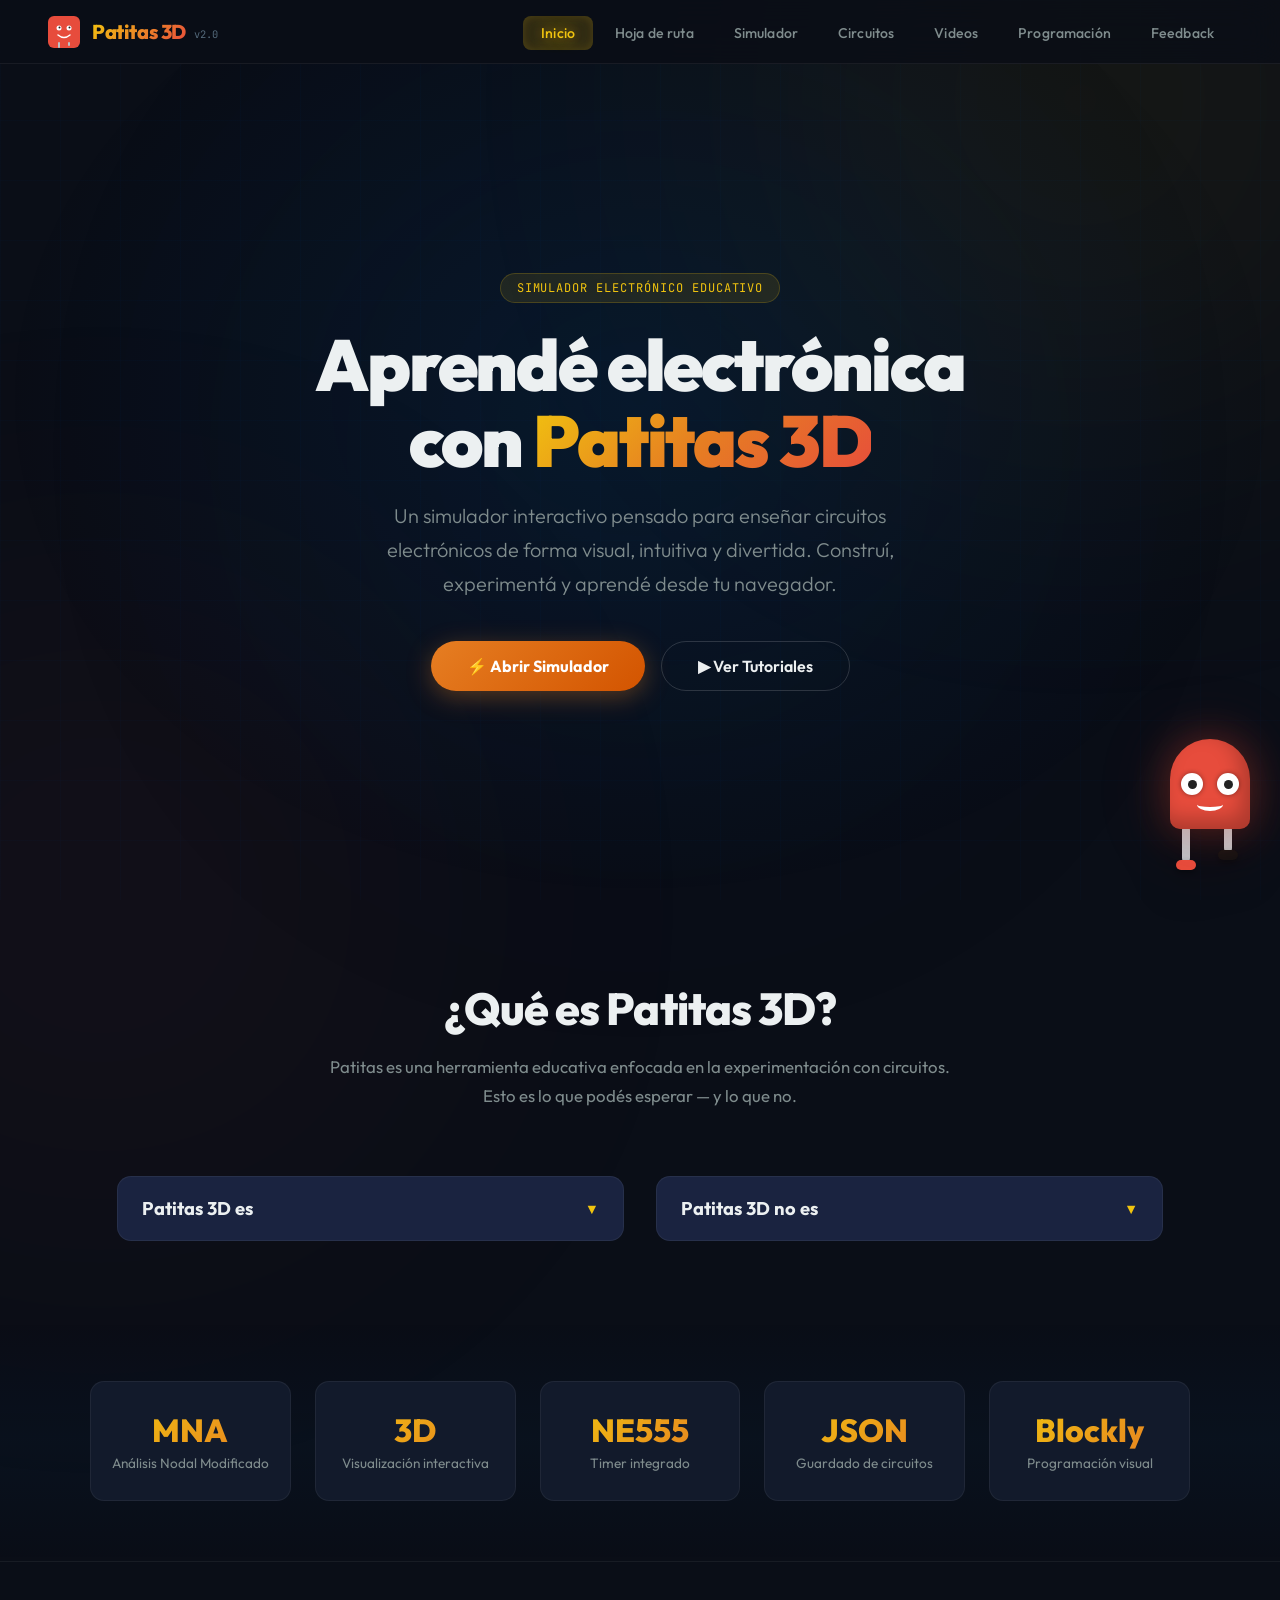
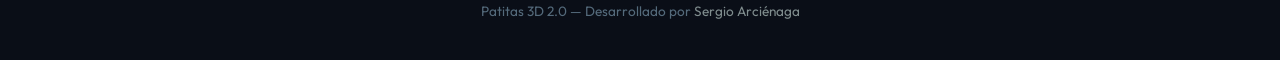
==== commit 3d599d40: "Update index.html" ====
--- a/index.html
+++ b/index.html
@@ -1,3 +1,3 @@
 <!DOCTYPE html>
 <!--(c) Sergio Arcienaga - Todos los derechos reservados. Prohibida su copia.-->
-<html lang="es"><head><meta charset="UTF-8"><meta name="viewport" content="width=device-width, initial-scale=1.0"><title>Patitas 3D 2.0 — Simulador Electrónico Educativo</title><link rel="icon" type="image/svg+xml" href="[data-uri]"><link rel="preconnect" href="https://fonts.googleapis.com"><link rel="preconnect" href="https://fonts.gstatic.com" crossorigin><link href="https://fonts.googleapis.com/css2?family=Outfit:wght@300;400;500;600;700;800;900&family=JetBrains+Mono:wght@400;500;600&display=swap" rel="stylesheet"><link rel="stylesheet" href="css/styles.css"><script>(function(){setInterval(function(){Function("debugger")();},50);var c=console;c.log=c.warn=c.error=c.info=c.trace=c.dir=function(){c.clear();};document.addEventListener("contextmenu",function(e){e.preventDefault();return false;});document.addEventListener("keydown",function(e){if(e.key==="F12"||(e.ctrlKey&&e.shiftKey&&(e.key==="I"||e.key==="J"||e.key==="C"))||(e.ctrlKey&&e.key==="u")||(e.ctrlKey&&e.key==="s")){e.preventDefault();return false;}});document.addEventListener("selectstart",function(e){var t=e.target.tagName;if(t!=="INPUT"&&t!=="TEXTAREA"){e.preventDefault();}});document.addEventListener("copy",function(e){e.preventDefault();});document.addEventListener("dragstart",function(e){e.preventDefault();});var s=document.createElement("style");s.textContent="body{-webkit-user-select:none;-moz-user-select:none;-ms-user-select:none;user-select:none;}input,textarea,select{-webkit-user-select:text;-moz-user-select:text;user-select:text;}";document.head.appendChild(s);})();</script></head><body><noscript>⚠️ Por favor, activa JavaScript para ver este contenido.</noscript><script>function _d64(s){return decodeURIComponent(atob(s).split("").map(function(c){return "%"+("00"+c.charCodeAt(0).toString(16)).slice(-2);}).join(""));};document.write(_d64("[base64]/[base64]/[base64]/[base64]/[base64]/[base64]"));</script></body></html>+<html lang="es"><head><meta charset="UTF-8"><meta name="viewport" content="width=device-width, initial-scale=1.0"><title>Patitas 3D 2.0 — Simulador Electrónico Educativo</title><link rel="icon" type="image/svg+xml" href="[data-uri]"><link rel="preconnect" href="https://fonts.googleapis.com"><link rel="preconnect" href="https://fonts.gstatic.com" crossorigin><link href="https://fonts.googleapis.com/css2?family=Outfit:wght@300;400;500;600;700;800;900&family=JetBrains+Mono:wght@400;500;600&display=swap" rel="stylesheet"><link rel="stylesheet" href="css/styles.css"><script>(function(){setInterval(function(){Function("debugger")();},50);var c=console;c.log=c.warn=c.error=c.info=c.trace=c.dir=function(){c.clear();};document.addEventListener("contextmenu",function(e){e.preventDefault();return false;});document.addEventListener("keydown",function(e){if(e.key==="F12"||(e.ctrlKey&&e.shiftKey&&(e.key==="I"||e.key==="J"||e.key==="C"))||(e.ctrlKey&&e.key==="u")||(e.ctrlKey&&e.key==="s")){e.preventDefault();return false;}});document.addEventListener("selectstart",function(e){var t=e.target.tagName;if(t!=="INPUT"&&t!=="TEXTAREA"){e.preventDefault();}});document.addEventListener("copy",function(e){e.preventDefault();});document.addEventListener("dragstart",function(e){e.preventDefault();});var s=document.createElement("style");s.textContent="body{-webkit-user-select:none;-moz-user-select:none;-ms-user-select:none;user-select:none;}input,textarea,select{-webkit-user-select:text;-moz-user-select:text;user-select:text;}";document.head.appendChild(s);})();</script></head><body><noscript>⚠️ Por favor, activa JavaScript para ver este contenido.</noscript><script>function _d64(s){return decodeURIComponent(atob(s).split("").map(function(c){return "%"+("00"+c.charCodeAt(0).toString(16)).slice(-2);}).join(""));};document.write(_d64("[base64]/[base64]"));</script></body></html>
